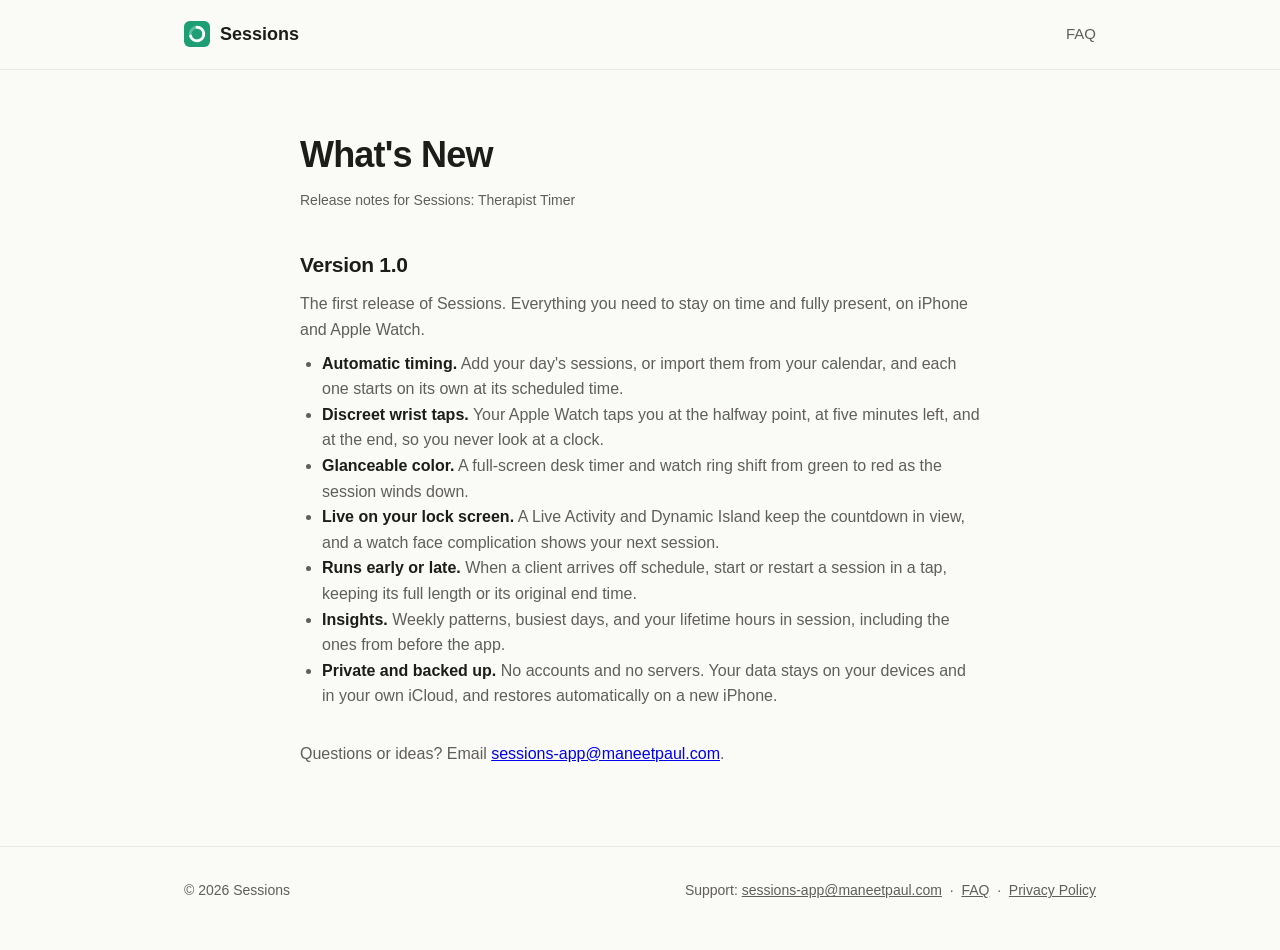
==== changelog.html @ 4694d008 "Add What's New changelog page, link from footers Co-Authored-By: Claude Fable 5 <noreply@anthropic.c" ====
<!DOCTYPE html>
<html lang="en">
<head>
  <meta charset="UTF-8">
  <meta name="viewport" content="width=device-width, initial-scale=1.0">
  <title>What's New · Sessions</title>
  <meta name="description" content="Release notes for Sessions: Therapist Timer.">
  <meta name="robots" content="noindex, nofollow">
  <link rel="stylesheet" href="styles.css">
  <link rel="icon" href="data:image/svg+xml,%3Csvg xmlns='http://www.w3.org/2000/svg' viewBox='0 0 100 100'%3E%3Crect width='100' height='100' rx='22' fill='%231d9e75'/%3E%3Ccircle cx='50' cy='50' r='26' fill='none' stroke='%23ffffff' stroke-opacity='0.3' stroke-width='11'/%3E%3Cpath d='M 50 24 A 26 26 0 1 1 25.3 58' fill='none' stroke='%23ffffff' stroke-width='11' stroke-linecap='round'/%3E%3C/svg%3E">
</head>
<body>
  <header>
    <div class="wrap nav">
      <a class="brand" href="index.html">
        <svg width="26" height="26" viewBox="0 0 100 100" aria-hidden="true">
          <rect width="100" height="100" rx="22" fill="#1d9e75"/>
          <circle cx="50" cy="50" r="26" fill="none" stroke="#ffffff" stroke-opacity="0.3" stroke-width="11"/>
          <path d="M 50 24 A 26 26 0 1 1 25.3 58" fill="none" stroke="#ffffff" stroke-width="11" stroke-linecap="round"/>
        </svg>
        Sessions
      </a>
      <a class="link" href="faq.html">FAQ</a>
    </div>
  </header>

  <main class="wrap">
    <article>
      <h1>What's New</h1>
      <p class="updated">Release notes for Sessions: Therapist Timer</p>

      <h2>Version 1.0</h2>
      <p>The first release of Sessions. Everything you need to stay on time and fully present, on iPhone and Apple Watch.</p>
      <ul>
        <li><strong>Automatic timing.</strong> Add your day's sessions, or import them from your calendar, and each one starts on its own at its scheduled time.</li>
        <li><strong>Discreet wrist taps.</strong> Your Apple Watch taps you at the halfway point, at five minutes left, and at the end, so you never look at a clock.</li>
        <li><strong>Glanceable color.</strong> A full-screen desk timer and watch ring shift from green to red as the session winds down.</li>
        <li><strong>Live on your lock screen.</strong> A Live Activity and Dynamic Island keep the countdown in view, and a watch face complication shows your next session.</li>
        <li><strong>Runs early or late.</strong> When a client arrives off schedule, start or restart a session in a tap, keeping its full length or its original end time.</li>
        <li><strong>Insights.</strong> Weekly patterns, busiest days, and your lifetime hours in session, including the ones from before the app.</li>
        <li><strong>Private and backed up.</strong> No accounts and no servers. Your data stays on your devices and in your own iCloud, and restores automatically on a new iPhone.</li>
      </ul>

      <p style="margin-top: 2rem;">Questions or ideas? Email <a href="mailto:sessions-app@maneetpaul.com">sessions-app@maneetpaul.com</a>.</p>
    </article>
  </main>

  <footer>
    <div class="wrap cols">
      <span>© 2026 Sessions</span>
      <span>
        Support: <a href="mailto:sessions-app@maneetpaul.com">sessions-app@maneetpaul.com</a>
        &nbsp;·&nbsp;
        <a href="faq.html">FAQ</a>
        &nbsp;·&nbsp;
        <a href="privacy.html">Privacy Policy</a>
      </span>
    </div>
  </footer>
</body>
</html>
---- styles.css ----
:root {
  --sage: #1d9e75;
  --sage-deep: #0f6e56;
  --ink: #1c1c1a;
  --ink-soft: #5f5e5a;
  --bg: #fafaf7;
  --card: #ffffff;
  --line: rgba(28, 28, 26, 0.08);
}

@media (prefers-color-scheme: dark) {
  :root {
    --sage: #5dcaa5;
    --sage-deep: #9fe1cb;
    --ink: #f1efe8;
    --ink-soft: #b4b2a9;
    --bg: #101413;
    --card: #1a211e;
    --line: rgba(241, 239, 232, 0.1);
  }
}

* {
  margin: 0;
  padding: 0;
  box-sizing: border-box;
}

body {
  font-family: -apple-system, BlinkMacSystemFont, "SF Pro Text", "Segoe UI", Roboto, sans-serif;
  background: var(--bg);
  color: var(--ink);
  line-height: 1.6;
  -webkit-font-smoothing: antialiased;
}

.wrap {
  max-width: 960px;
  margin: 0 auto;
  padding: 0 24px;
}

/* Header */
header {
  padding: 20px 0;
  border-bottom: 1px solid var(--line);
}

.nav {
  display: flex;
  align-items: center;
  justify-content: space-between;
}

.brand {
  display: flex;
  align-items: center;
  gap: 10px;
  text-decoration: none;
  color: var(--ink);
  font-weight: 600;
  font-size: 18px;
}

.nav a.link {
  color: var(--ink-soft);
  text-decoration: none;
  font-size: 15px;
}

.nav a.link:hover {
  color: var(--sage);
}

/* Hero */
.hero {
  text-align: center;
  padding: 84px 0 64px;
}

.hero .ring {
  margin-bottom: 28px;
}

.hero h1 {
  font-size: 56px;
  letter-spacing: -1.5px;
  line-height: 1.1;
  font-weight: 700;
}

.hero .tagline {
  font-size: 24px;
  color: var(--sage);
  font-weight: 600;
  margin-top: 10px;
}

.hero .sub {
  max-width: 560px;
  margin: 20px auto 0;
  font-size: 18px;
  color: var(--ink-soft);
}

.badge {
  display: inline-block;
  margin-top: 32px;
  padding: 12px 26px;
  border-radius: 999px;
  background: var(--sage);
  color: #ffffff;
  font-weight: 600;
  font-size: 15px;
  letter-spacing: 0.2px;
}

.platforms {
  margin-top: 16px;
  font-size: 14px;
  color: var(--ink-soft);
}

/* Features */
.features {
  display: grid;
  grid-template-columns: repeat(auto-fit, minmax(270px, 1fr));
  gap: 18px;
  padding: 24px 0 72px;
}

.feature {
  background: var(--card);
  border: 1px solid var(--line);
  border-radius: 18px;
  padding: 26px;
}

.feature .dots {
  display: flex;
  gap: 5px;
  margin-bottom: 14px;
}

.feature .dots span {
  width: 10px;
  height: 10px;
  border-radius: 50%;
  background: var(--sage);
  display: inline-block;
}

.feature .icon {
  margin-bottom: 14px;
  color: var(--sage);
}

.feature h3 {
  font-size: 18px;
  font-weight: 650;
  margin-bottom: 6px;
  letter-spacing: -0.2px;
}

.feature p {
  font-size: 15px;
  color: var(--ink-soft);
}

/* Privacy strip */
.strip {
  background: var(--sage);
  border-radius: 22px;
  text-align: center;
  padding: 44px 28px;
  margin-bottom: 88px;
}

.strip h2 {
  color: #ffffff;
  font-size: 26px;
  letter-spacing: -0.4px;
}

.strip p {
  color: rgba(255, 255, 255, 0.9);
  margin-top: 8px;
  font-size: 16px;
}

.strip a {
  color: #ffffff;
}

/* Article (privacy page) */
article {
  max-width: 680px;
  margin: 0 auto;
  padding: 56px 0 80px;
}

article h1 {
  font-size: 36px;
  letter-spacing: -0.8px;
  margin-bottom: 6px;
}

article .updated {
  color: var(--ink-soft);
  font-size: 14px;
  margin-bottom: 36px;
}

article h2 {
  font-size: 21px;
  letter-spacing: -0.3px;
  margin: 34px 0 10px;
}

article p,
article li {
  color: var(--ink-soft);
  font-size: 16px;
}

article ul {
  padding-left: 22px;
  margin-top: 8px;
}

article strong {
  color: var(--ink);
}

/* Footer */
footer {
  border-top: 1px solid var(--line);
  padding: 32px 0 48px;
  font-size: 14px;
  color: var(--ink-soft);
}

footer .cols {
  display: flex;
  justify-content: space-between;
  flex-wrap: wrap;
  gap: 12px;
}

footer a {
  color: var(--ink-soft);
}

footer a:hover {
  color: var(--sage);
}

@media (max-width: 600px) {
  .hero {
    padding: 56px 0 44px;
  }
  .hero h1 {
    font-size: 42px;
  }
  .hero .tagline {
    font-size: 20px;
  }
}
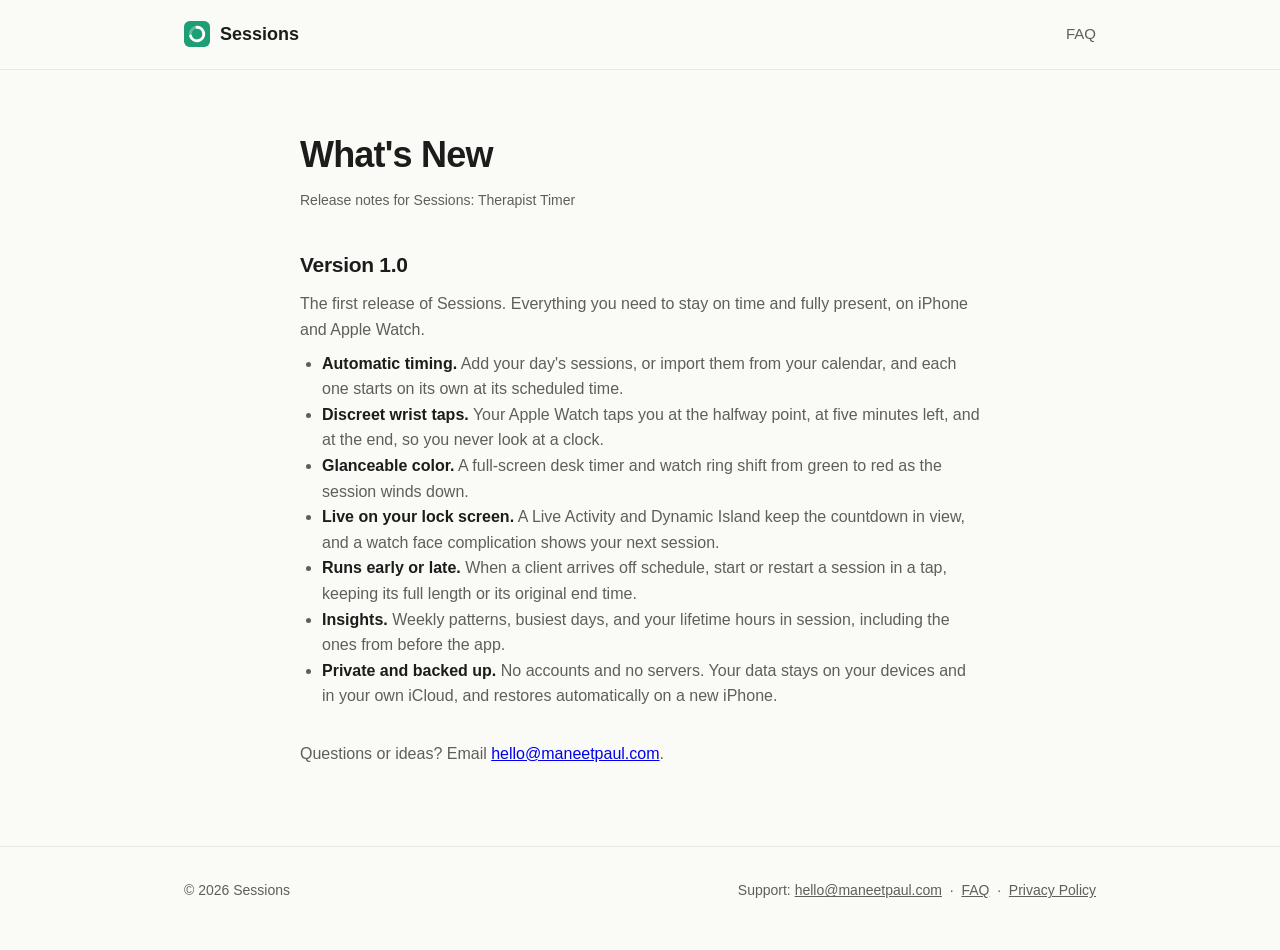
==== commit 805b864a: "Standardize support email to hello@maneetpaul.com Co-Authored-By: Claude Opus 5 <noreply@anthropic.c" ====
--- a/changelog.html
+++ b/changelog.html
@@ -41,7 +41,7 @@
         <li><strong>Private and backed up.</strong> No accounts and no servers. Your data stays on your devices and in your own iCloud, and restores automatically on a new iPhone.</li>
       </ul>
 
-      <p style="margin-top: 2rem;">Questions or ideas? Email <a href="mailto:sessions-app@maneetpaul.com">sessions-app@maneetpaul.com</a>.</p>
+      <p style="margin-top: 2rem;">Questions or ideas? Email <a href="mailto:hello@maneetpaul.com">hello@maneetpaul.com</a>.</p>
     </article>
   </main>
 
@@ -49,7 +49,7 @@
     <div class="wrap cols">
       <span>© 2026 Sessions</span>
       <span>
-        Support: <a href="mailto:sessions-app@maneetpaul.com">sessions-app@maneetpaul.com</a>
+        Support: <a href="mailto:hello@maneetpaul.com">hello@maneetpaul.com</a>
         &nbsp;·&nbsp;
         <a href="faq.html">FAQ</a>
         &nbsp;·&nbsp;
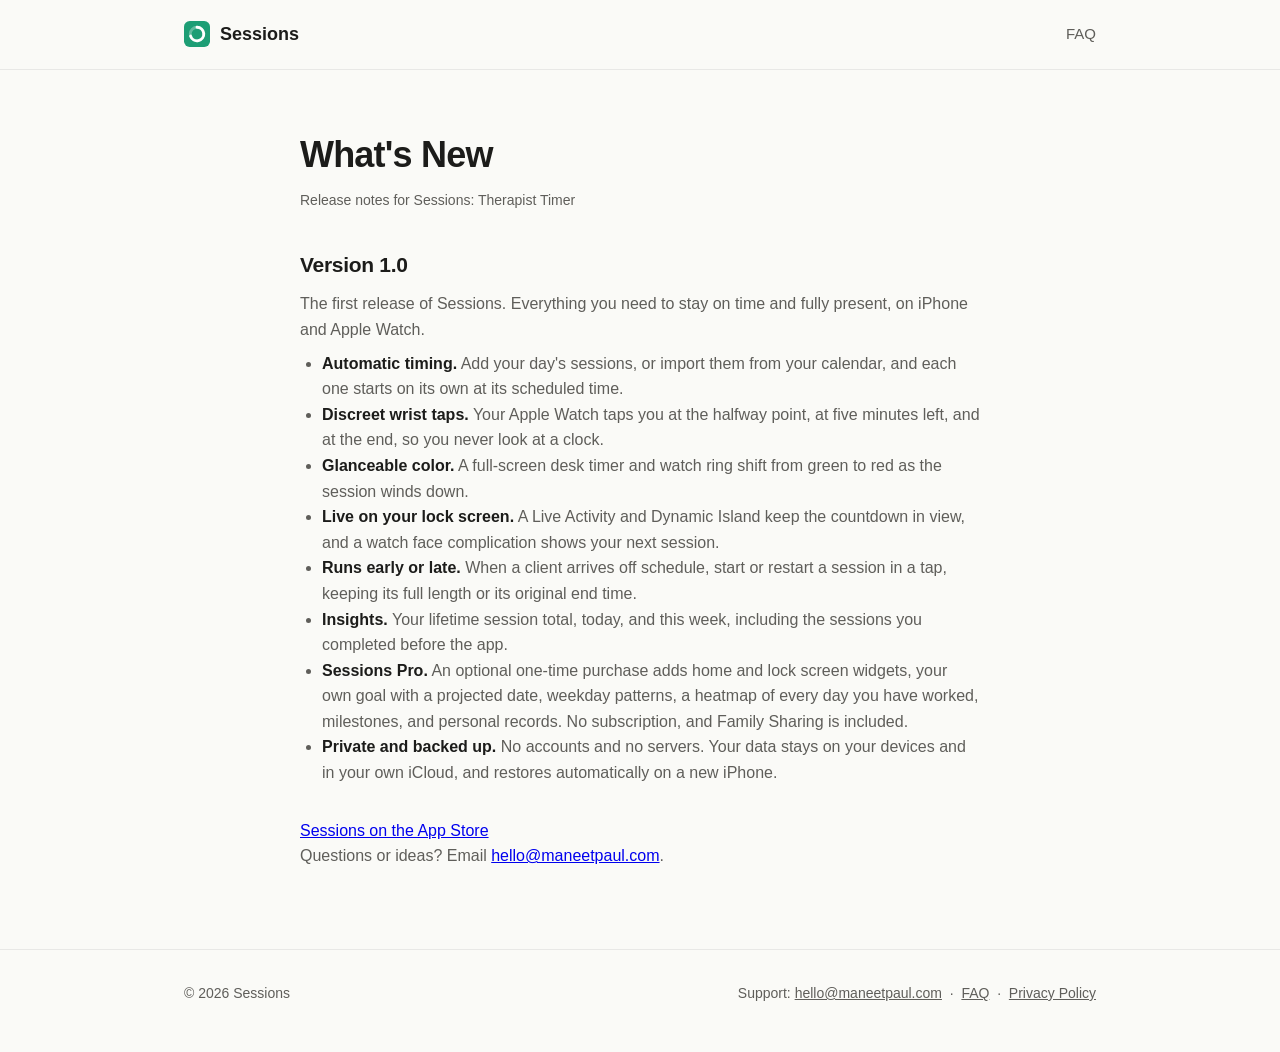
==== commit 0ea6fea2: "Launch: App Store link and 1.0 release notes Replaces the "Coming soon" badge with a download link, " ====
--- a/changelog.html
+++ b/changelog.html
@@ -37,11 +37,14 @@
         <li><strong>Glanceable color.</strong> A full-screen desk timer and watch ring shift from green to red as the session winds down.</li>
         <li><strong>Live on your lock screen.</strong> A Live Activity and Dynamic Island keep the countdown in view, and a watch face complication shows your next session.</li>
         <li><strong>Runs early or late.</strong> When a client arrives off schedule, start or restart a session in a tap, keeping its full length or its original end time.</li>
-        <li><strong>Insights.</strong> Weekly patterns, busiest days, and your lifetime hours in session, including the ones from before the app.</li>
+        <li><strong>Insights.</strong> Your lifetime session total, today, and this week, including the sessions you completed before the app.</li>
+        <li><strong>Sessions Pro.</strong> An optional one-time purchase adds home and lock screen widgets, your own goal with a projected date, weekday patterns, a heatmap of every day you have worked, milestones, and personal records. No subscription, and Family Sharing is included.</li>
         <li><strong>Private and backed up.</strong> No accounts and no servers. Your data stays on your devices and in your own iCloud, and restores automatically on a new iPhone.</li>
       </ul>
 
-      <p style="margin-top: 2rem;">Questions or ideas? Email <a href="mailto:hello@maneetpaul.com">hello@maneetpaul.com</a>.</p>
+      <p style="margin-top: 2rem;"><a href="https://apps.apple.com/app/sessions-therapist-timer/id6786839255">Sessions on the App&nbsp;Store</a></p>
+
+      <p>Questions or ideas? Email <a href="mailto:hello@maneetpaul.com">hello@maneetpaul.com</a>.</p>
     </article>
   </main>
 
--- a/styles.css
+++ b/styles.css
@@ -113,6 +113,12 @@
   font-weight: 600;
   font-size: 15px;
   letter-spacing: 0.2px;
+  text-decoration: none;
+  transition: opacity 0.15s ease;
+}
+
+.badge:hover {
+  opacity: 0.88;
 }
 
 .platforms {
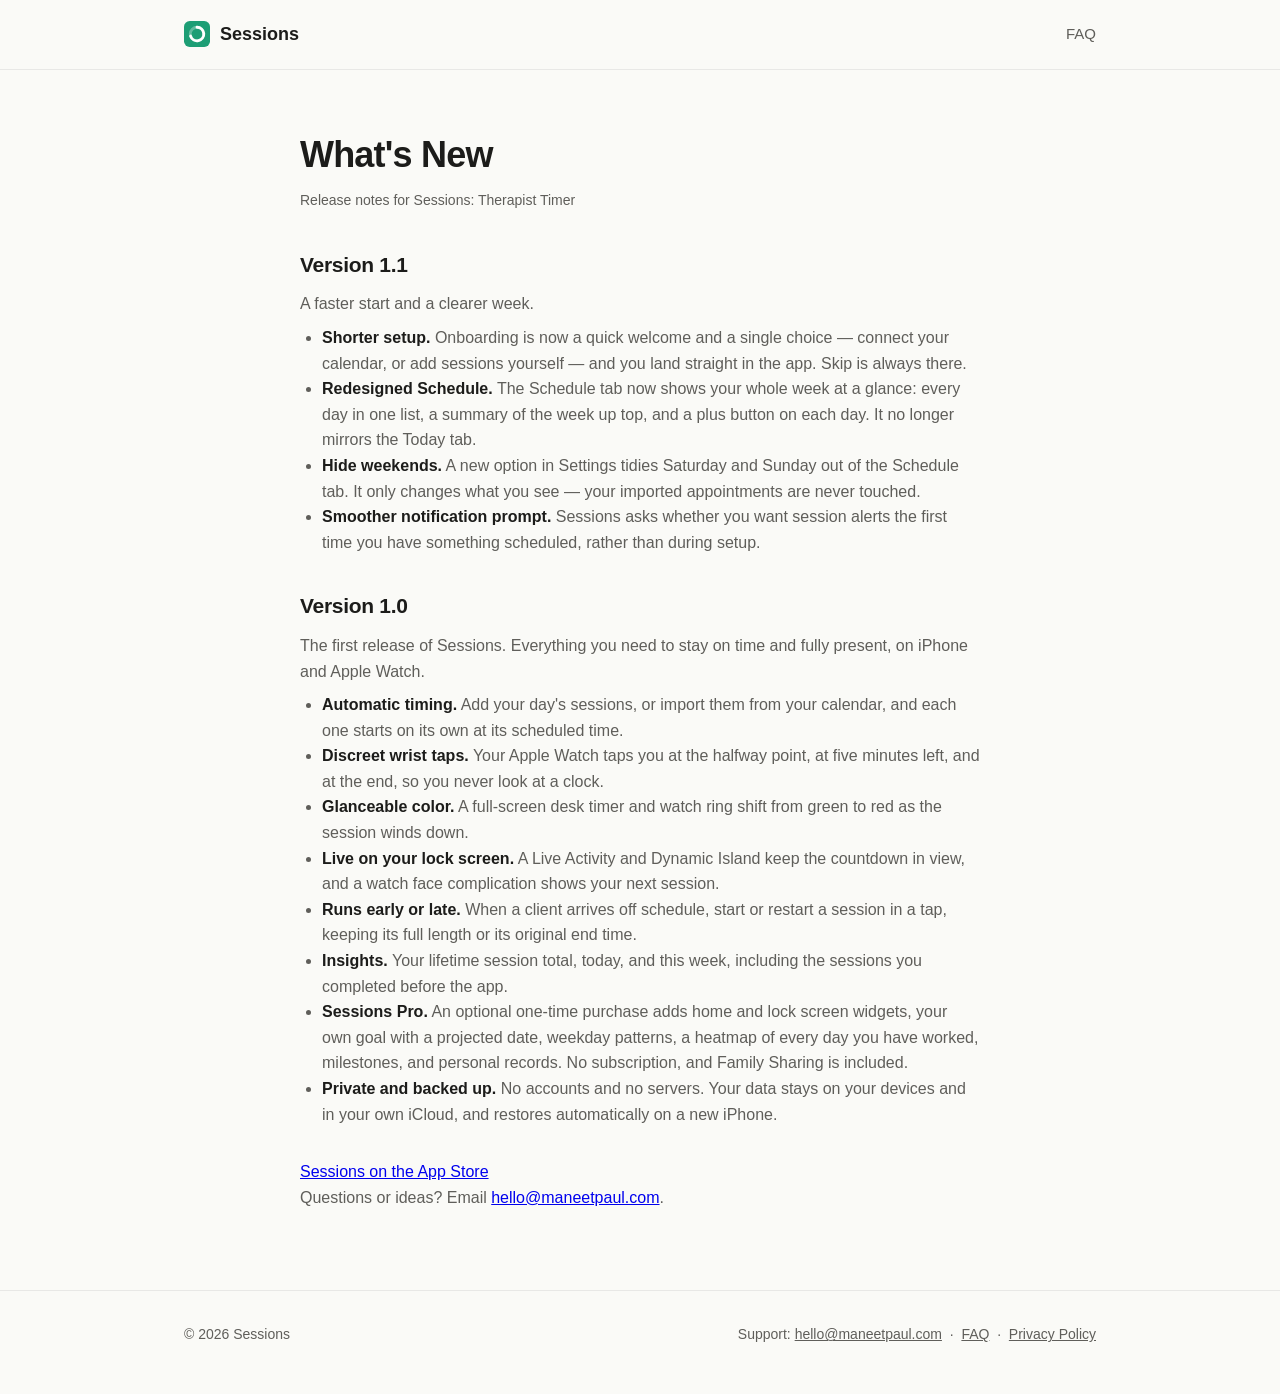
==== commit 5c43f71d: "Add Version 1.1 release notes Shorter onboarding, redesigned week-view Schedule tab, Hide Weekends o" ====
--- a/changelog.html
+++ b/changelog.html
@@ -28,6 +28,15 @@
     <article>
       <h1>What's New</h1>
       <p class="updated">Release notes for Sessions: Therapist Timer</p>
+
+      <h2>Version 1.1</h2>
+      <p>A faster start and a clearer week.</p>
+      <ul>
+        <li><strong>Shorter setup.</strong> Onboarding is now a quick welcome and a single choice &mdash; connect your calendar, or add sessions yourself &mdash; and you land straight in the app. Skip is always there.</li>
+        <li><strong>Redesigned Schedule.</strong> The Schedule tab now shows your whole week at a glance: every day in one list, a summary of the week up top, and a plus button on each day. It no longer mirrors the Today tab.</li>
+        <li><strong>Hide weekends.</strong> A new option in Settings tidies Saturday and Sunday out of the Schedule tab. It only changes what you see &mdash; your imported appointments are never touched.</li>
+        <li><strong>Smoother notification prompt.</strong> Sessions asks whether you want session alerts the first time you have something scheduled, rather than during setup.</li>
+      </ul>
 
       <h2>Version 1.0</h2>
       <p>The first release of Sessions. Everything you need to stay on time and fully present, on iPhone and Apple Watch.</p>
